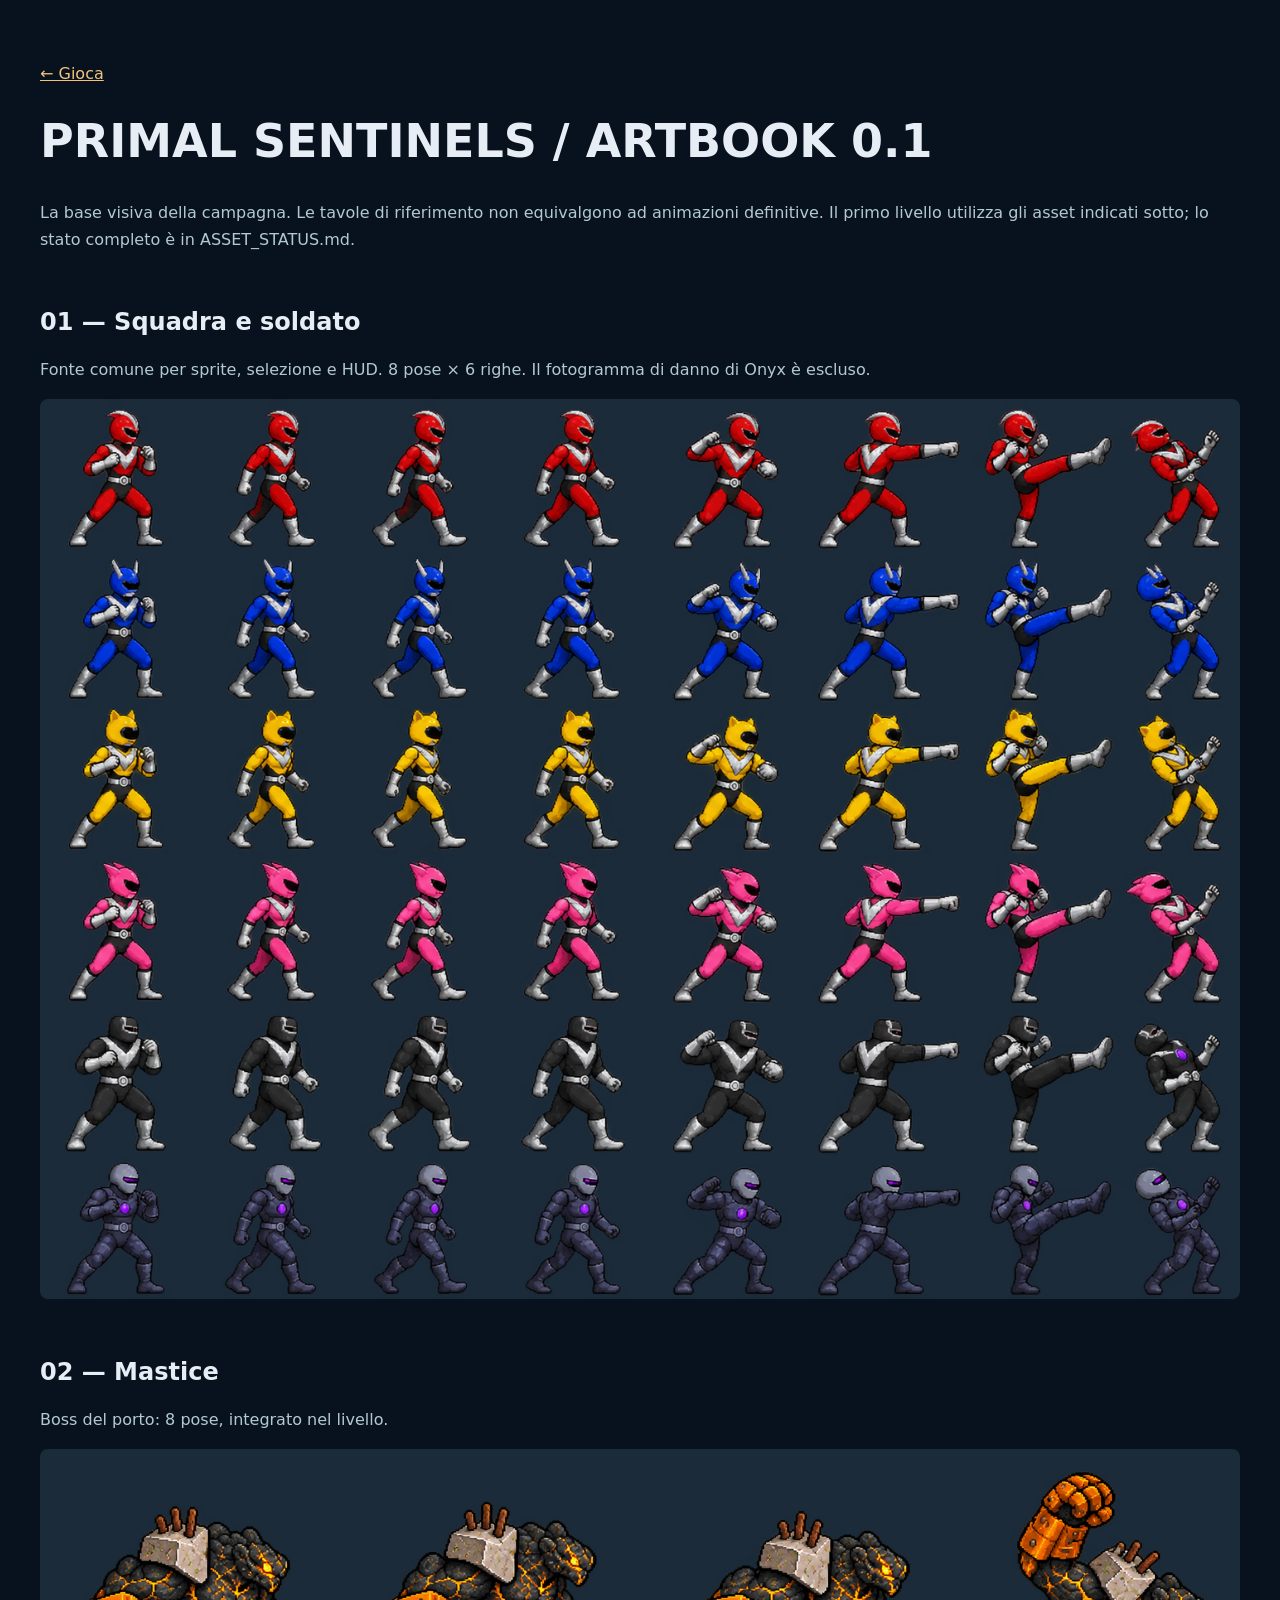
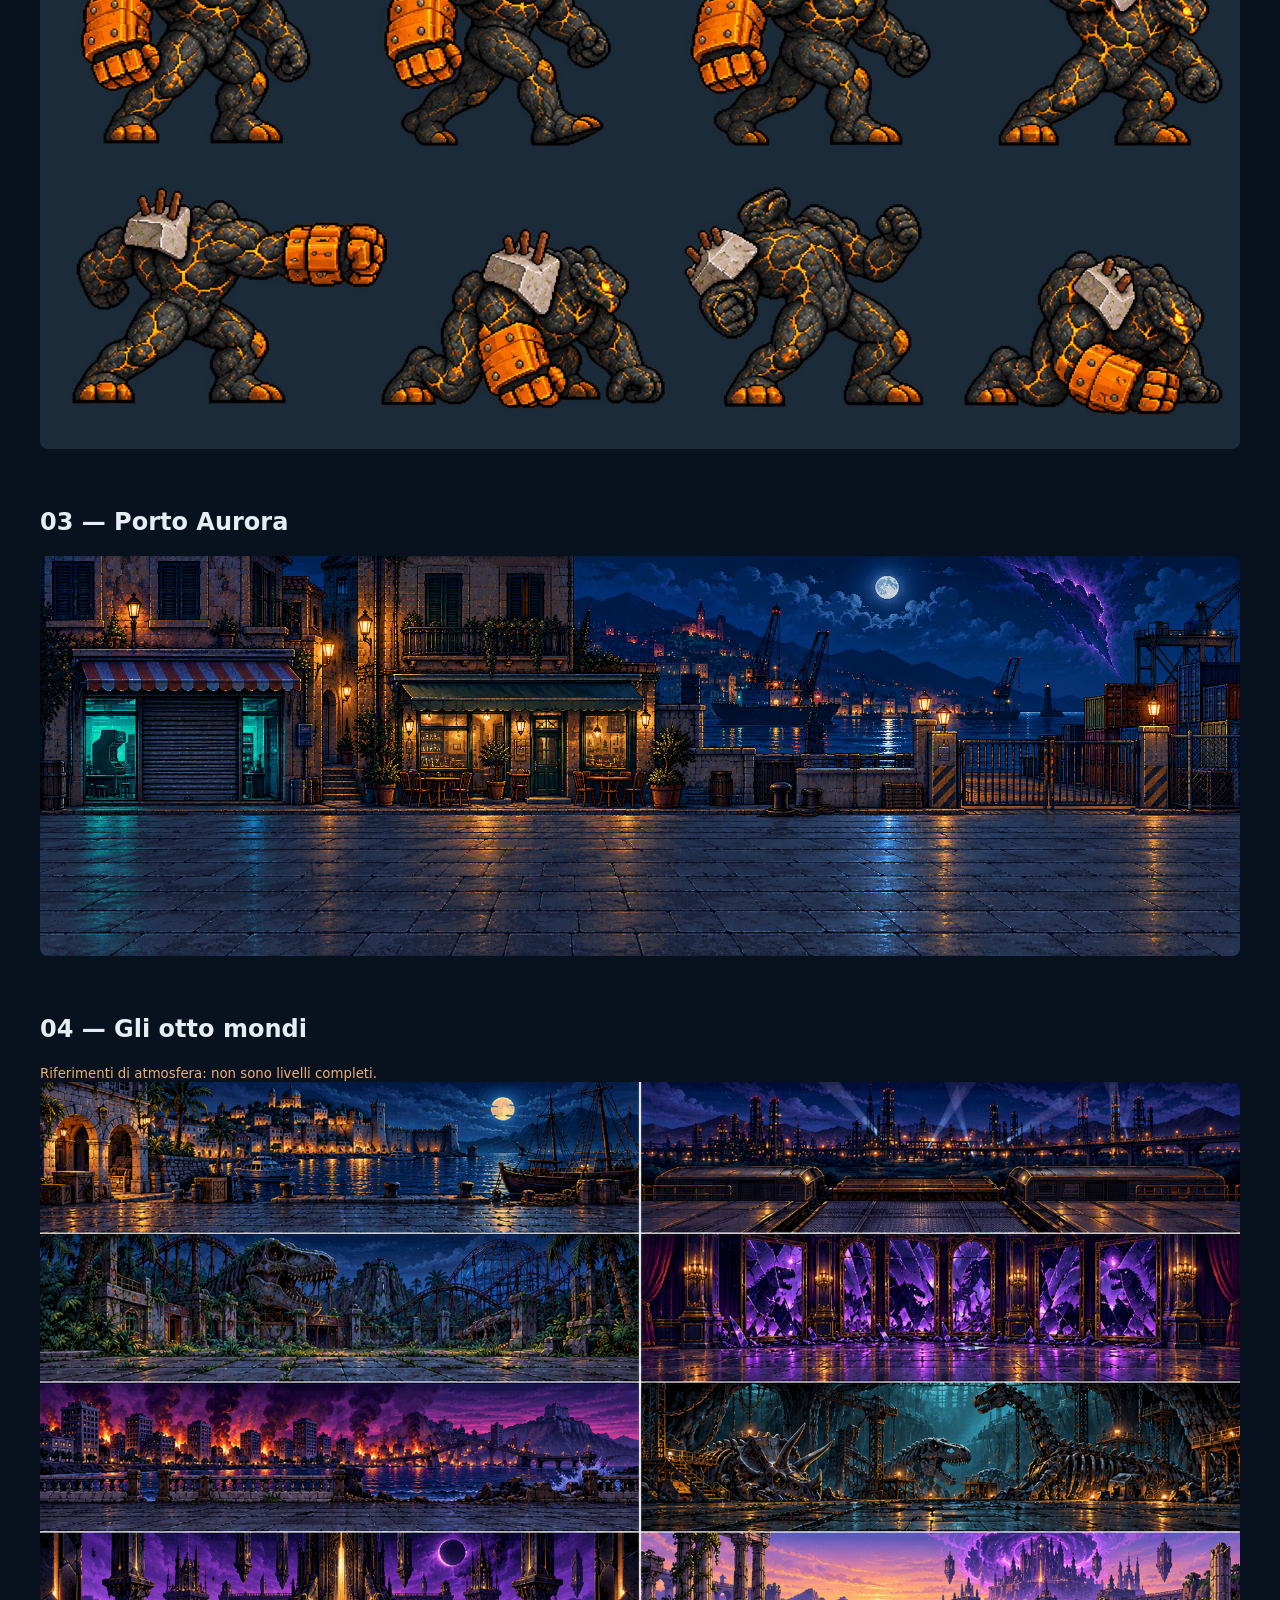
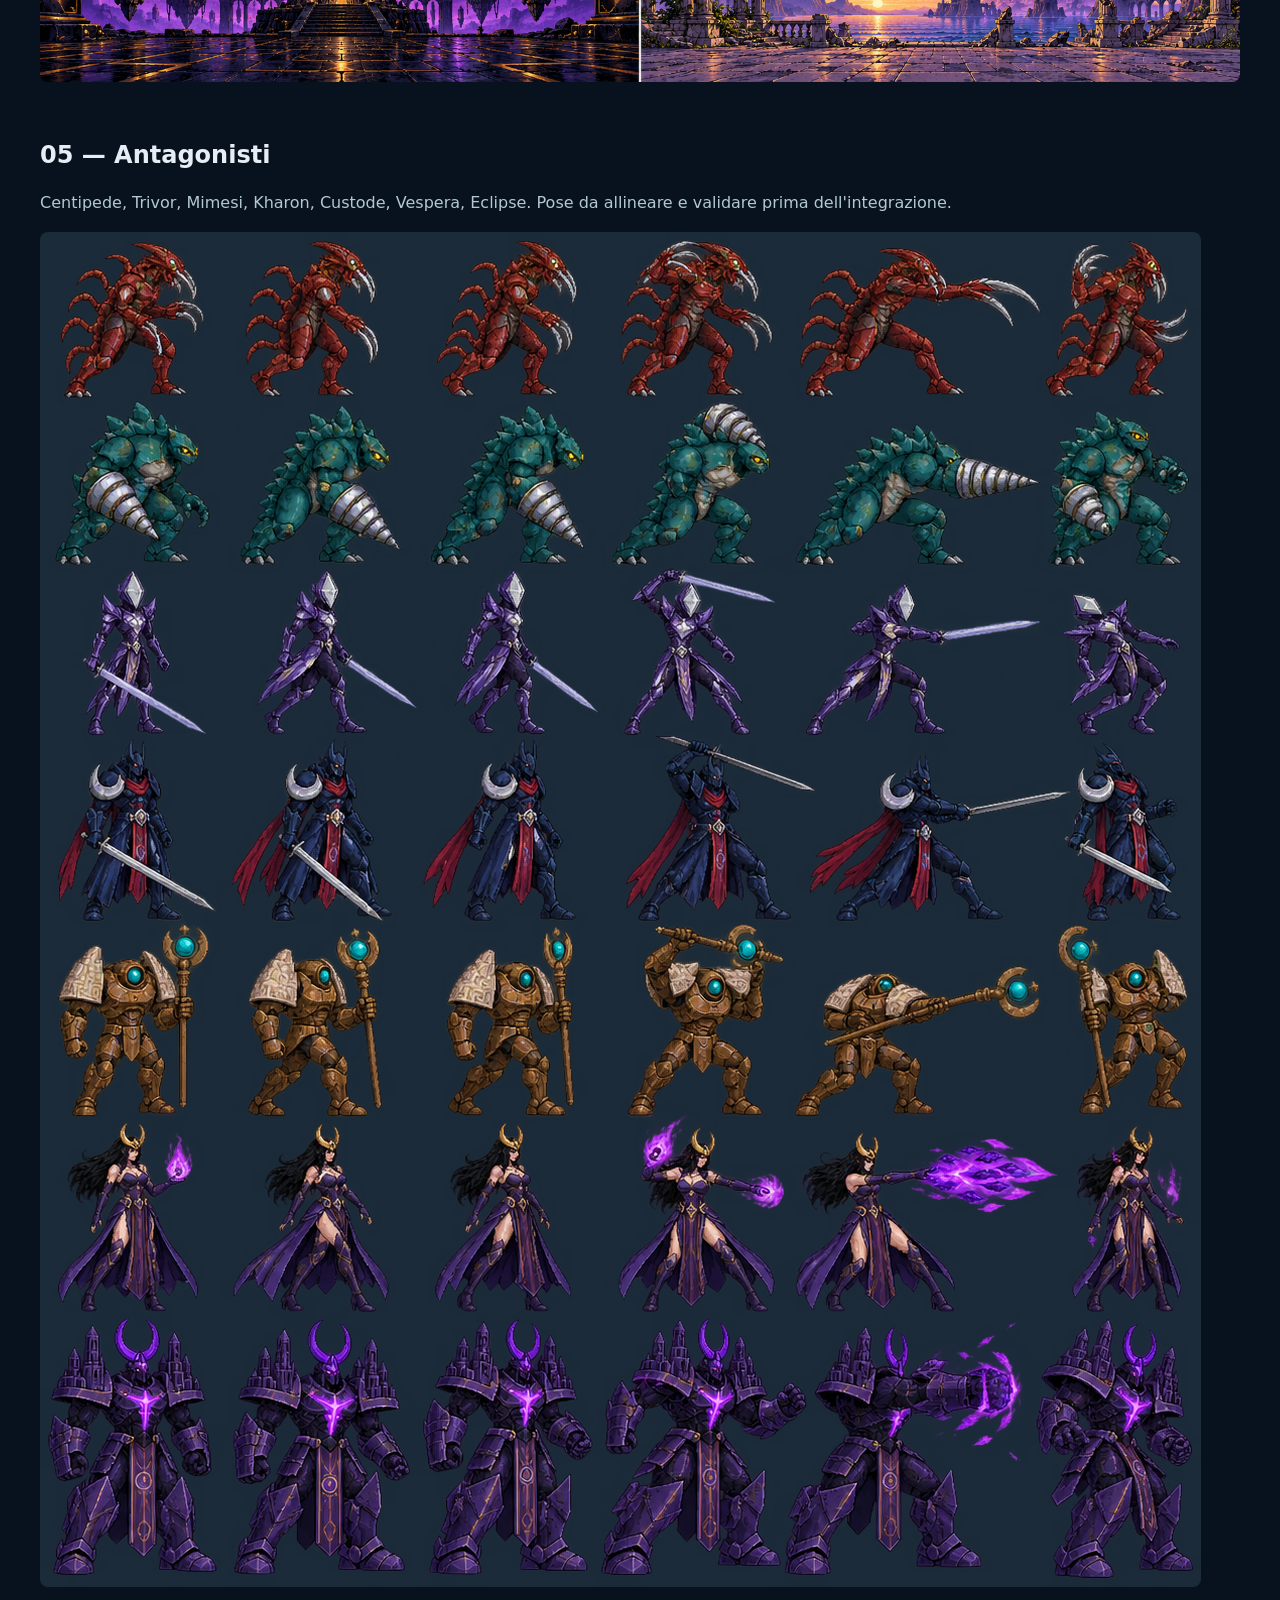
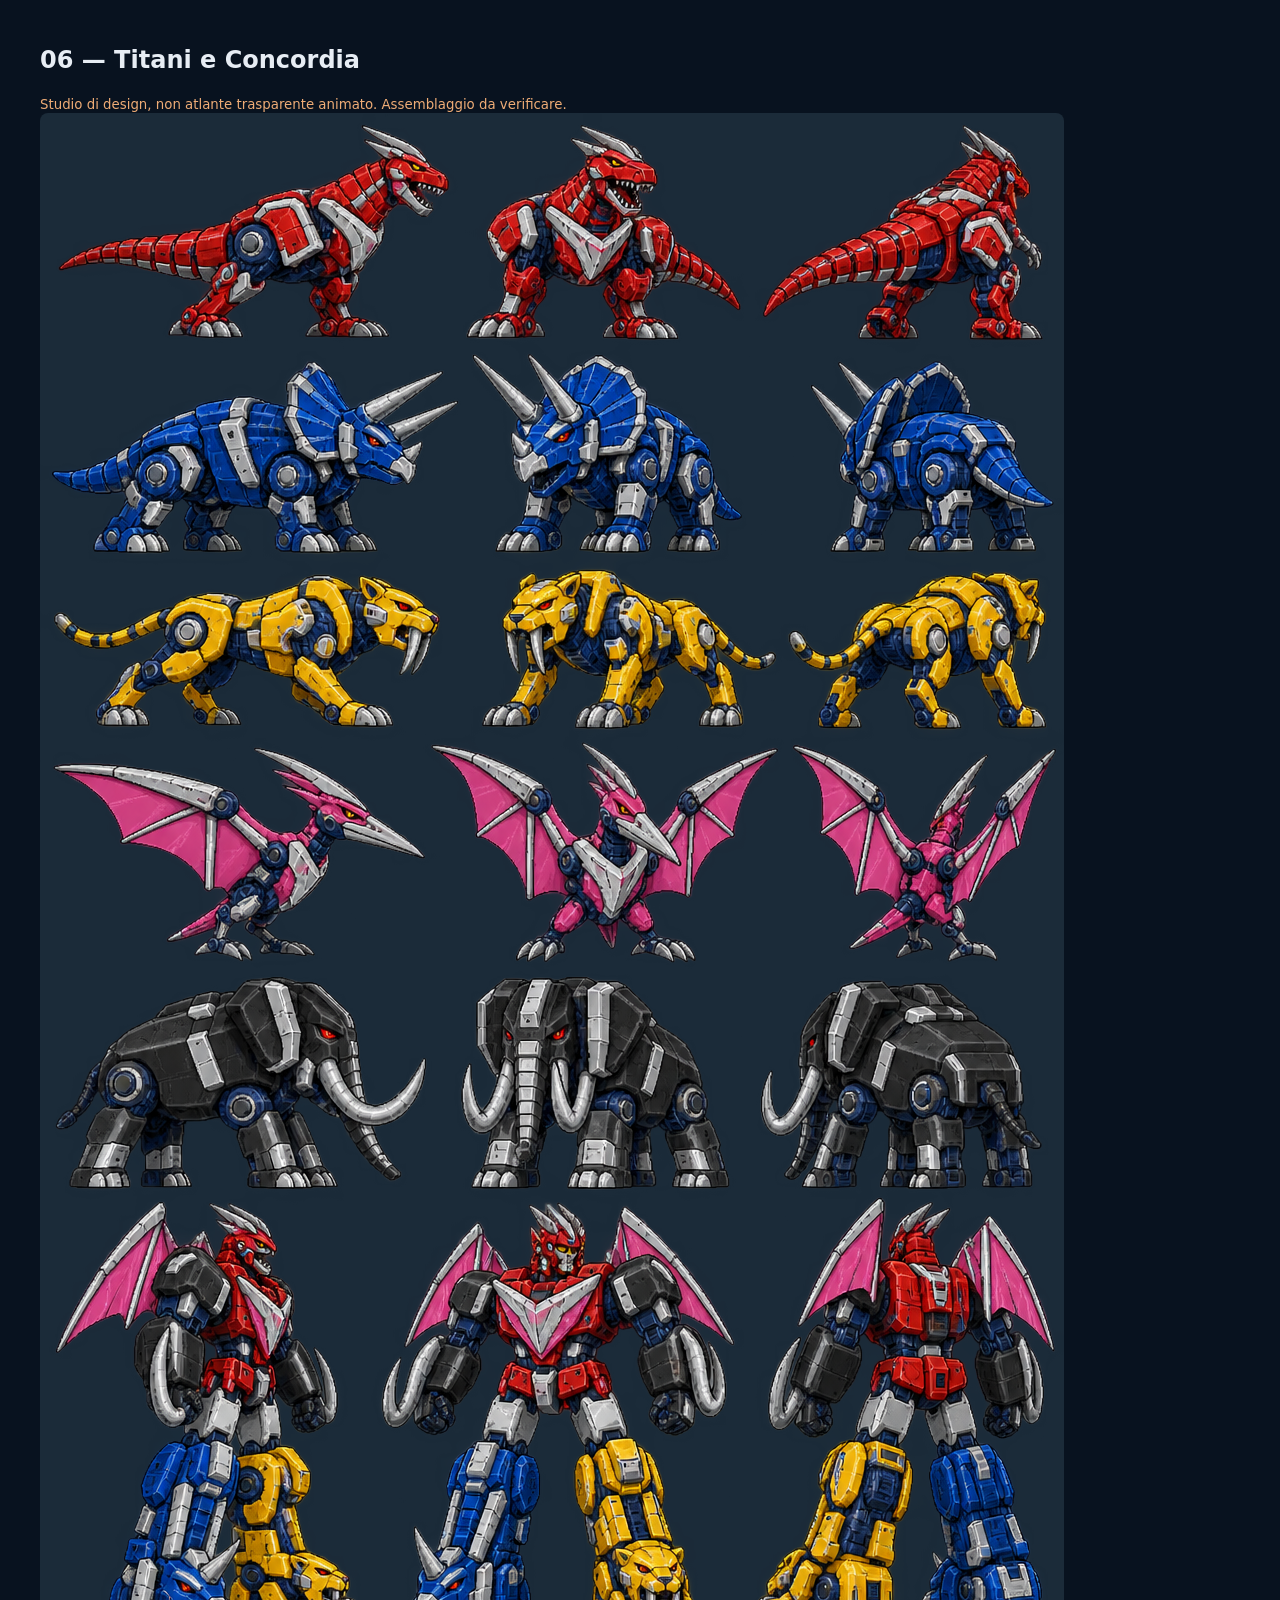
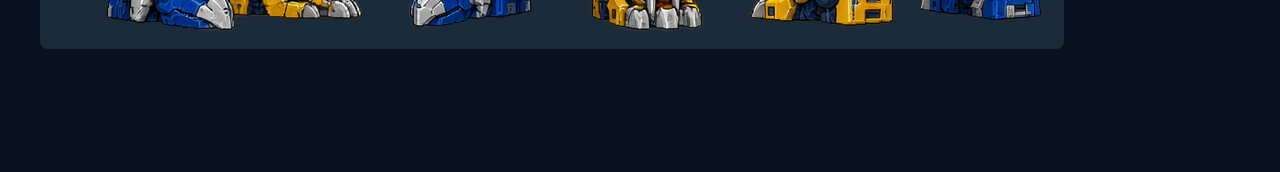
==== artbook.html @ b4772039 "Add files via upload" ====
<!doctype html><html lang="it"><meta charset="utf-8"><meta name="viewport" content="width=device-width"><title>Primal Sentinels — Artbook</title><style>body{background:#08121f;color:#e7edf4;font:16px system-ui;margin:40px auto;max-width:1200px;padding:24px}h1{font-size:46px}p{line-height:1.7;color:#b2c9d4}img{max-width:100%;background:#1b2b39;border-radius:8px}section{margin:55px 0}a{color:#f4c37b}small{color:#eeac76}</style><a href="index.html">← Gioca</a><h1>PRIMAL SENTINELS / ARTBOOK 0.1</h1><p>La base visiva della campagna. Le tavole di riferimento non equivalgono ad animazioni definitive. Il primo livello utilizza gli asset indicati sotto; lo stato completo è in ASSET_STATUS.md.</p><section><h2>01 — Squadra e soldato</h2><p>Fonte comune per sprite, selezione e HUD. 8 pose × 6 righe. Il fotogramma di danno di Onyx è escluso.</p><img src="assets/fighters.png"></section><section><h2>02 — Mastice</h2><p>Boss del porto: 8 pose, integrato nel livello.</p><img src="assets/mastice.png"></section><section><h2>03 — Porto Aurora</h2><img src="assets/port.png"></section><section><h2>04 — Gli otto mondi</h2><small>Riferimenti di atmosfera: non sono livelli completi.</small><img src="assets/campaign-worlds.png"></section><section><h2>05 — Antagonisti</h2><p>Centipede, Trivor, Mimesi, Kharon, Custode, Vespera, Eclipse. Pose da allineare e validare prima dell'integrazione.</p><img src="assets/campaign-villains.png"></section><section><h2>06 — Titani e Concordia</h2><small>Studio di design, non atlante trasparente animato. Assemblaggio da verificare.</small><img src="assets/titans-reference.png"></section></html>
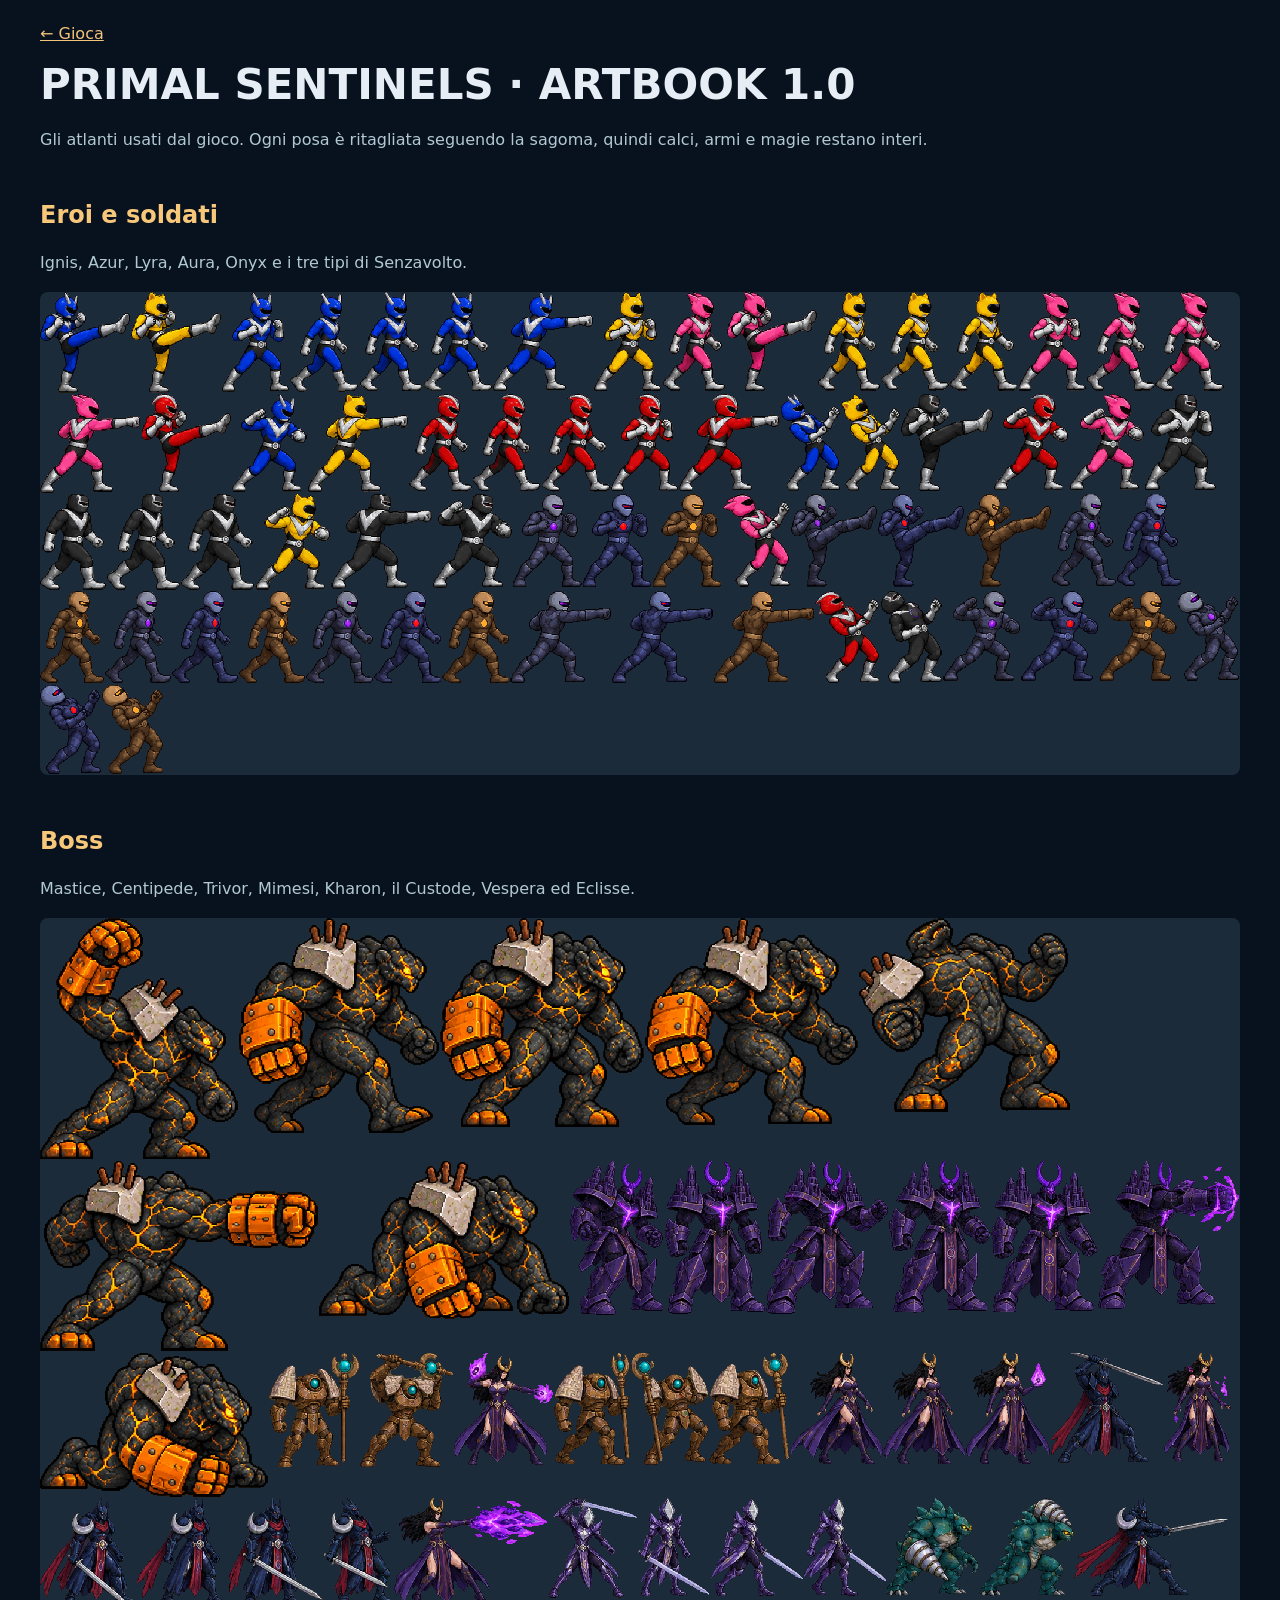
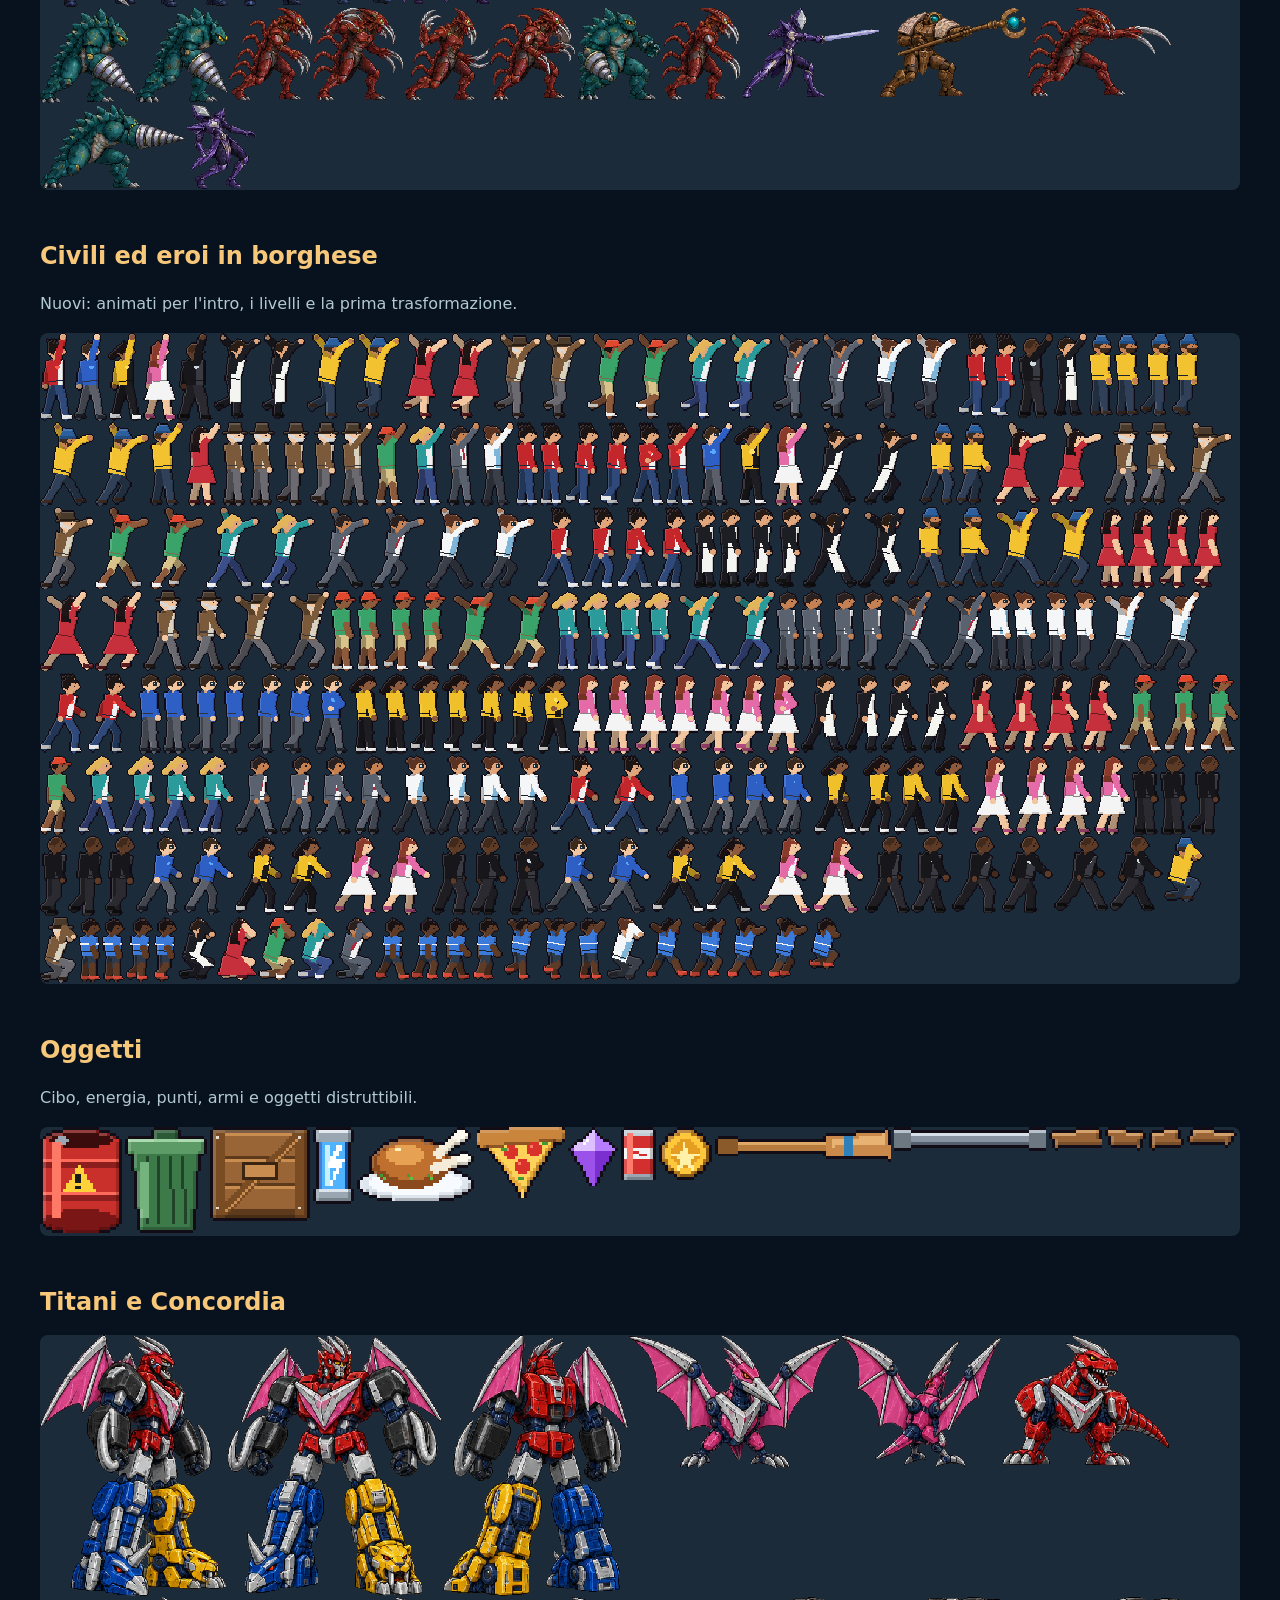
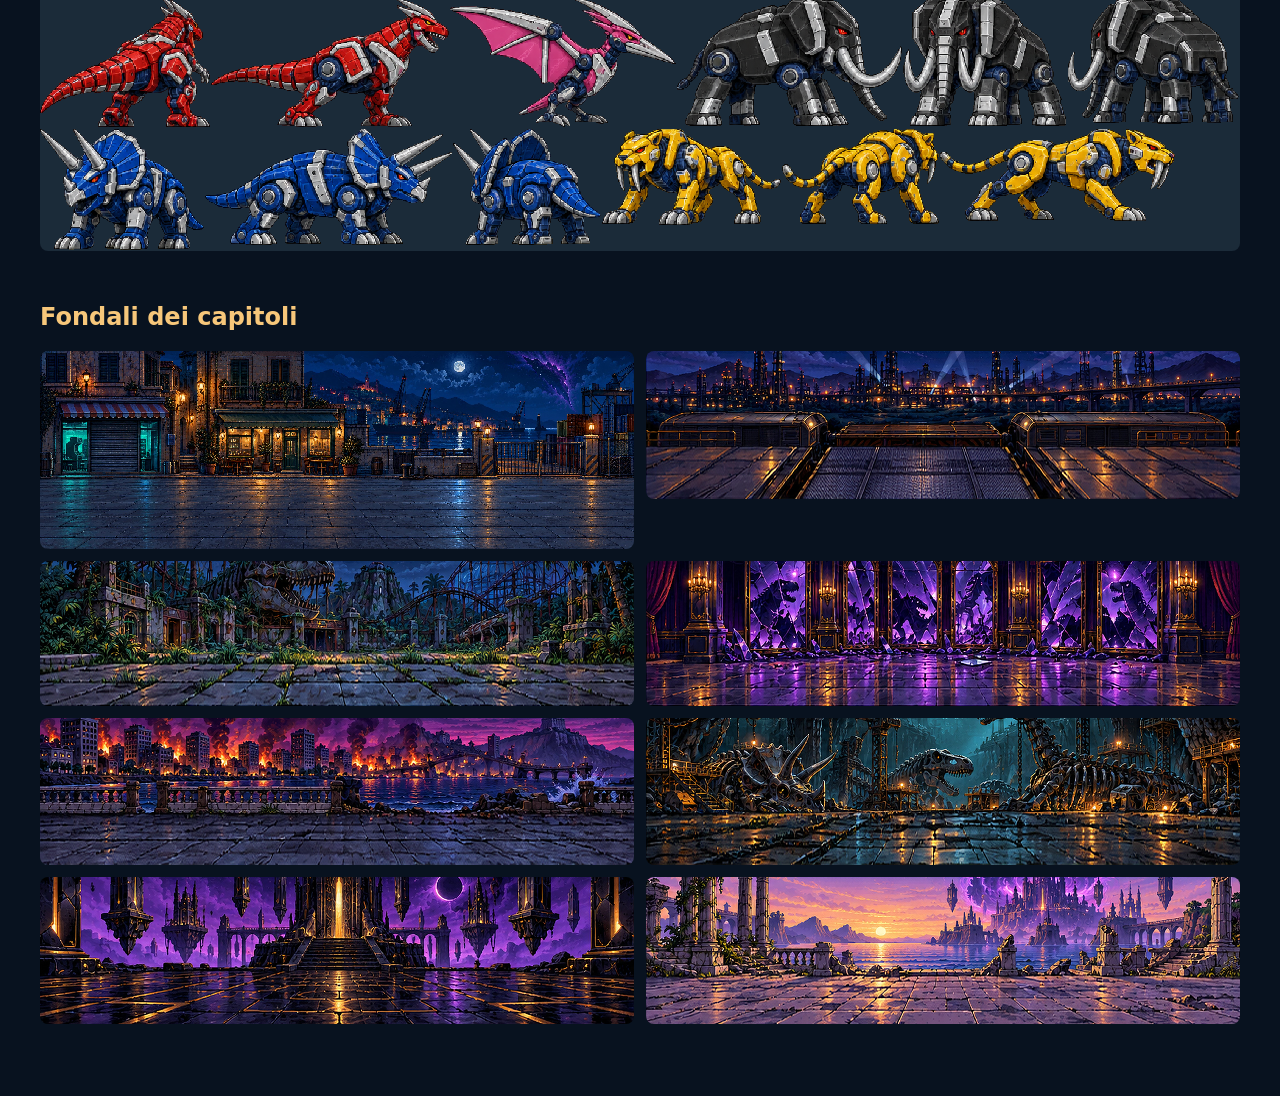
==== commit 7908891e: "Add files via upload" ====
--- a/artbook.html
+++ b/artbook.html
@@ -1 +1,13 @@
-<!doctype html><html lang="it"><meta charset="utf-8"><meta name="viewport" content="width=device-width"><title>Primal Sentinels — Artbook</title><style>body{background:#08121f;color:#e7edf4;font:16px system-ui;margin:40px auto;max-width:1200px;padding:24px}h1{font-size:46px}p{line-height:1.7;color:#b2c9d4}img{max-width:100%;background:#1b2b39;border-radius:8px}section{margin:55px 0}a{color:#f4c37b}small{color:#eeac76}</style><a href="index.html">← Gioca</a><h1>PRIMAL SENTINELS / ARTBOOK 0.1</h1><p>La base visiva della campagna. Le tavole di riferimento non equivalgono ad animazioni definitive. Il primo livello utilizza gli asset indicati sotto; lo stato completo è in ASSET_STATUS.md.</p><section><h2>01 — Squadra e soldato</h2><p>Fonte comune per sprite, selezione e HUD. 8 pose × 6 righe. Il fotogramma di danno di Onyx è escluso.</p><img src="assets/fighters.png"></section><section><h2>02 — Mastice</h2><p>Boss del porto: 8 pose, integrato nel livello.</p><img src="assets/mastice.png"></section><section><h2>03 — Porto Aurora</h2><img src="assets/port.png"></section><section><h2>04 — Gli otto mondi</h2><small>Riferimenti di atmosfera: non sono livelli completi.</small><img src="assets/campaign-worlds.png"></section><section><h2>05 — Antagonisti</h2><p>Centipede, Trivor, Mimesi, Kharon, Custode, Vespera, Eclipse. Pose da allineare e validare prima dell'integrazione.</p><img src="assets/campaign-villains.png"></section><section><h2>06 — Titani e Concordia</h2><small>Studio di design, non atlante trasparente animato. Assemblaggio da verificare.</small><img src="assets/titans-reference.png"></section></html>
+<!doctype html><html lang="it"><head><meta charset="utf-8"><meta name="viewport" content="width=device-width,initial-scale=1"><title>Primal Sentinels · Artbook</title>
+<style>body{background:#08121f;color:#e7edf4;font:16px "Trebuchet MS",system-ui;margin:0 auto;max-width:1200px;padding:24px}h1{font-size:42px;margin:.4em 0}h2{color:#f7c77a}p{line-height:1.7;color:#b2c9d4}img{max-width:100%;background:#1b2b39;border-radius:8px;image-rendering:pixelated}section{margin:48px 0}a{color:#f4c37b}.row{display:grid;grid-template-columns:1fr 1fr;gap:12px}</style></head><body>
+<a href="index.html">← Gioca</a><h1>PRIMAL SENTINELS · ARTBOOK 1.0</h1>
+<p>Gli atlanti usati dal gioco. Ogni posa è ritagliata seguendo la sagoma, quindi calci, armi e magie restano interi.</p>
+<section><h2>Eroi e soldati</h2><p>Ignis, Azur, Lyra, Aura, Onyx e i tre tipi di Senzavolto.</p><img src="assets/sprites/fighters.png"></section>
+<section><h2>Boss</h2><p>Mastice, Centipede, Trivor, Mimesi, Kharon, il Custode, Vespera ed Eclisse.</p><img src="assets/sprites/bosses.png"></section>
+<section><h2>Civili ed eroi in borghese</h2><p>Nuovi: animati per l'intro, i livelli e la prima trasformazione.</p><img src="assets/sprites/people.png"></section>
+<section><h2>Oggetti</h2><p>Cibo, energia, punti, armi e oggetti distruttibili.</p><img src="assets/sprites/items.png" style="width:100%"></section>
+<section><h2>Titani e Concordia</h2><img src="assets/sprites/titans.png"></section>
+<section><h2>Fondali dei capitoli</h2><div class="row">
+<img src="assets/bg/port.jpg"><img src="assets/bg/rail.jpg"><img src="assets/bg/park.jpg"><img src="assets/bg/theater.jpg">
+<img src="assets/bg/siege.jpg"><img src="assets/bg/graveyard.jpg"><img src="assets/bg/veil.jpg"><img src="assets/bg/dawn.jpg"></div></section>
+</body></html>
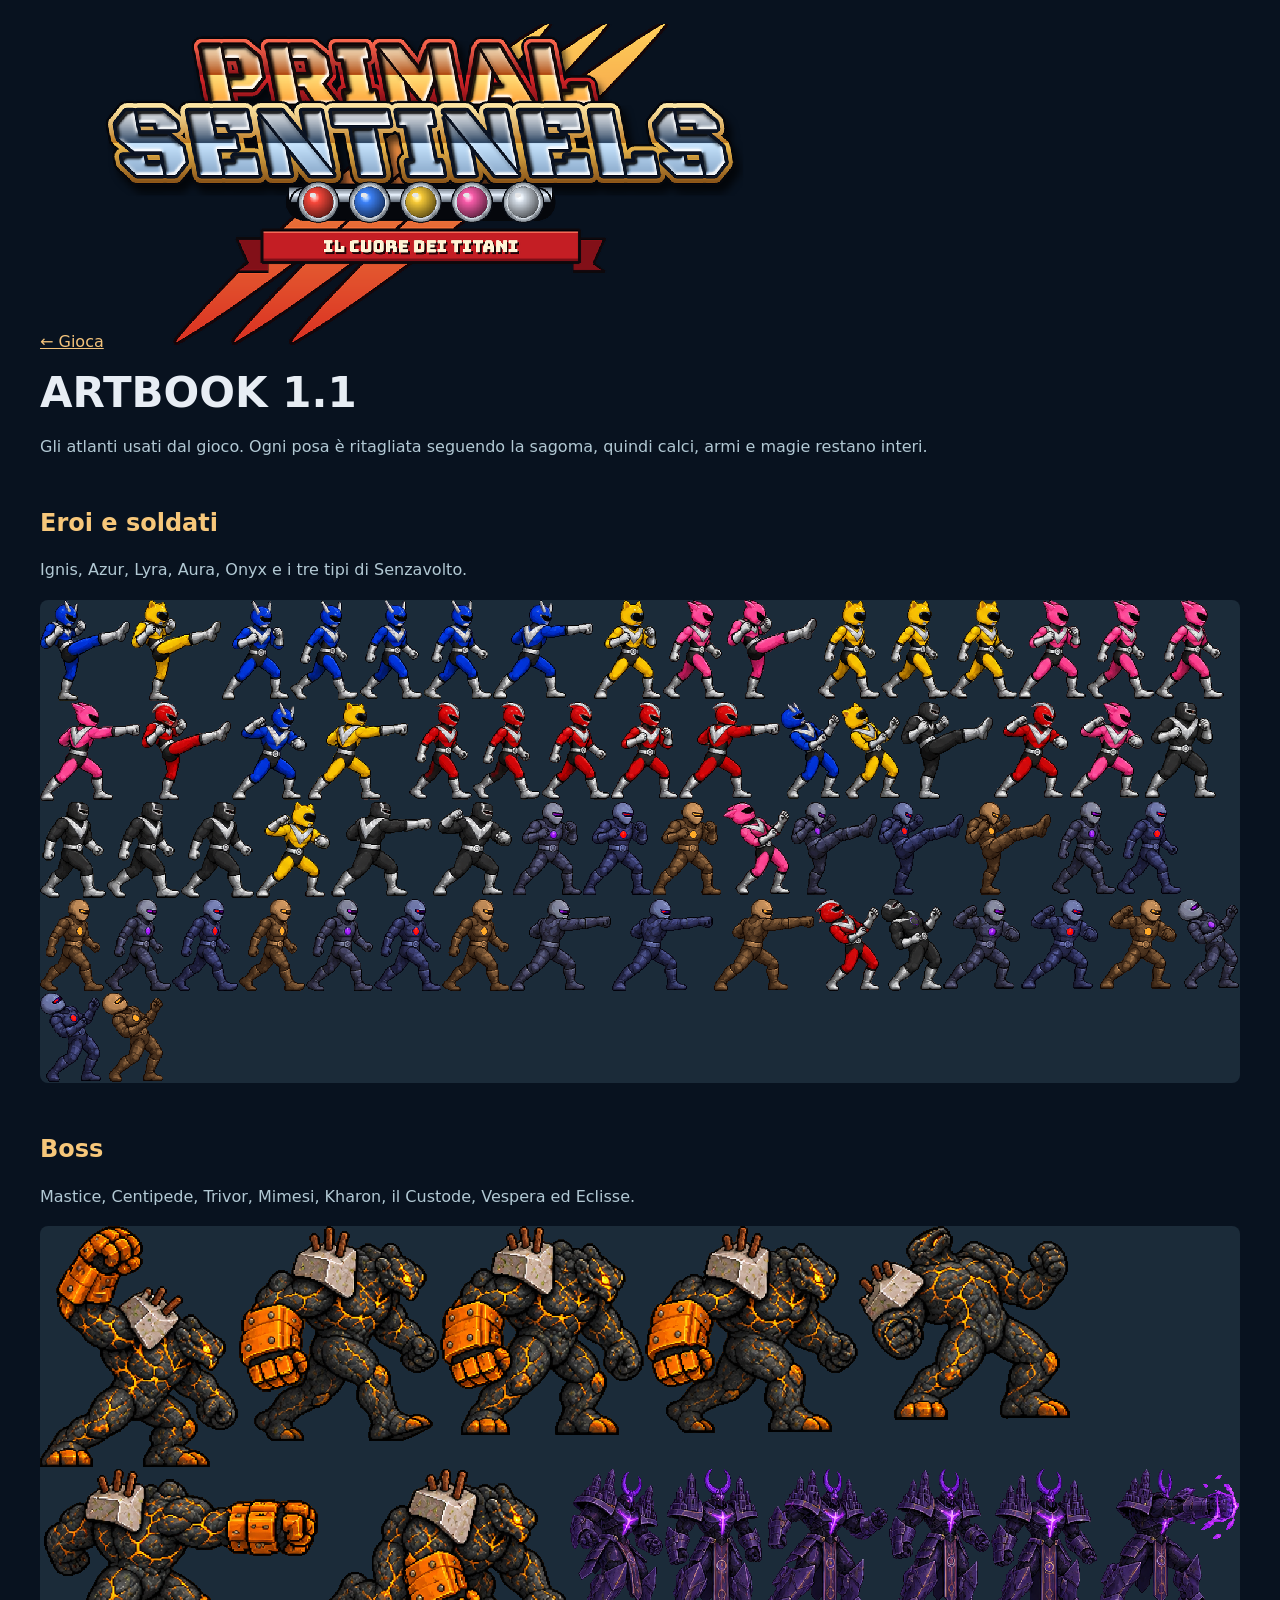
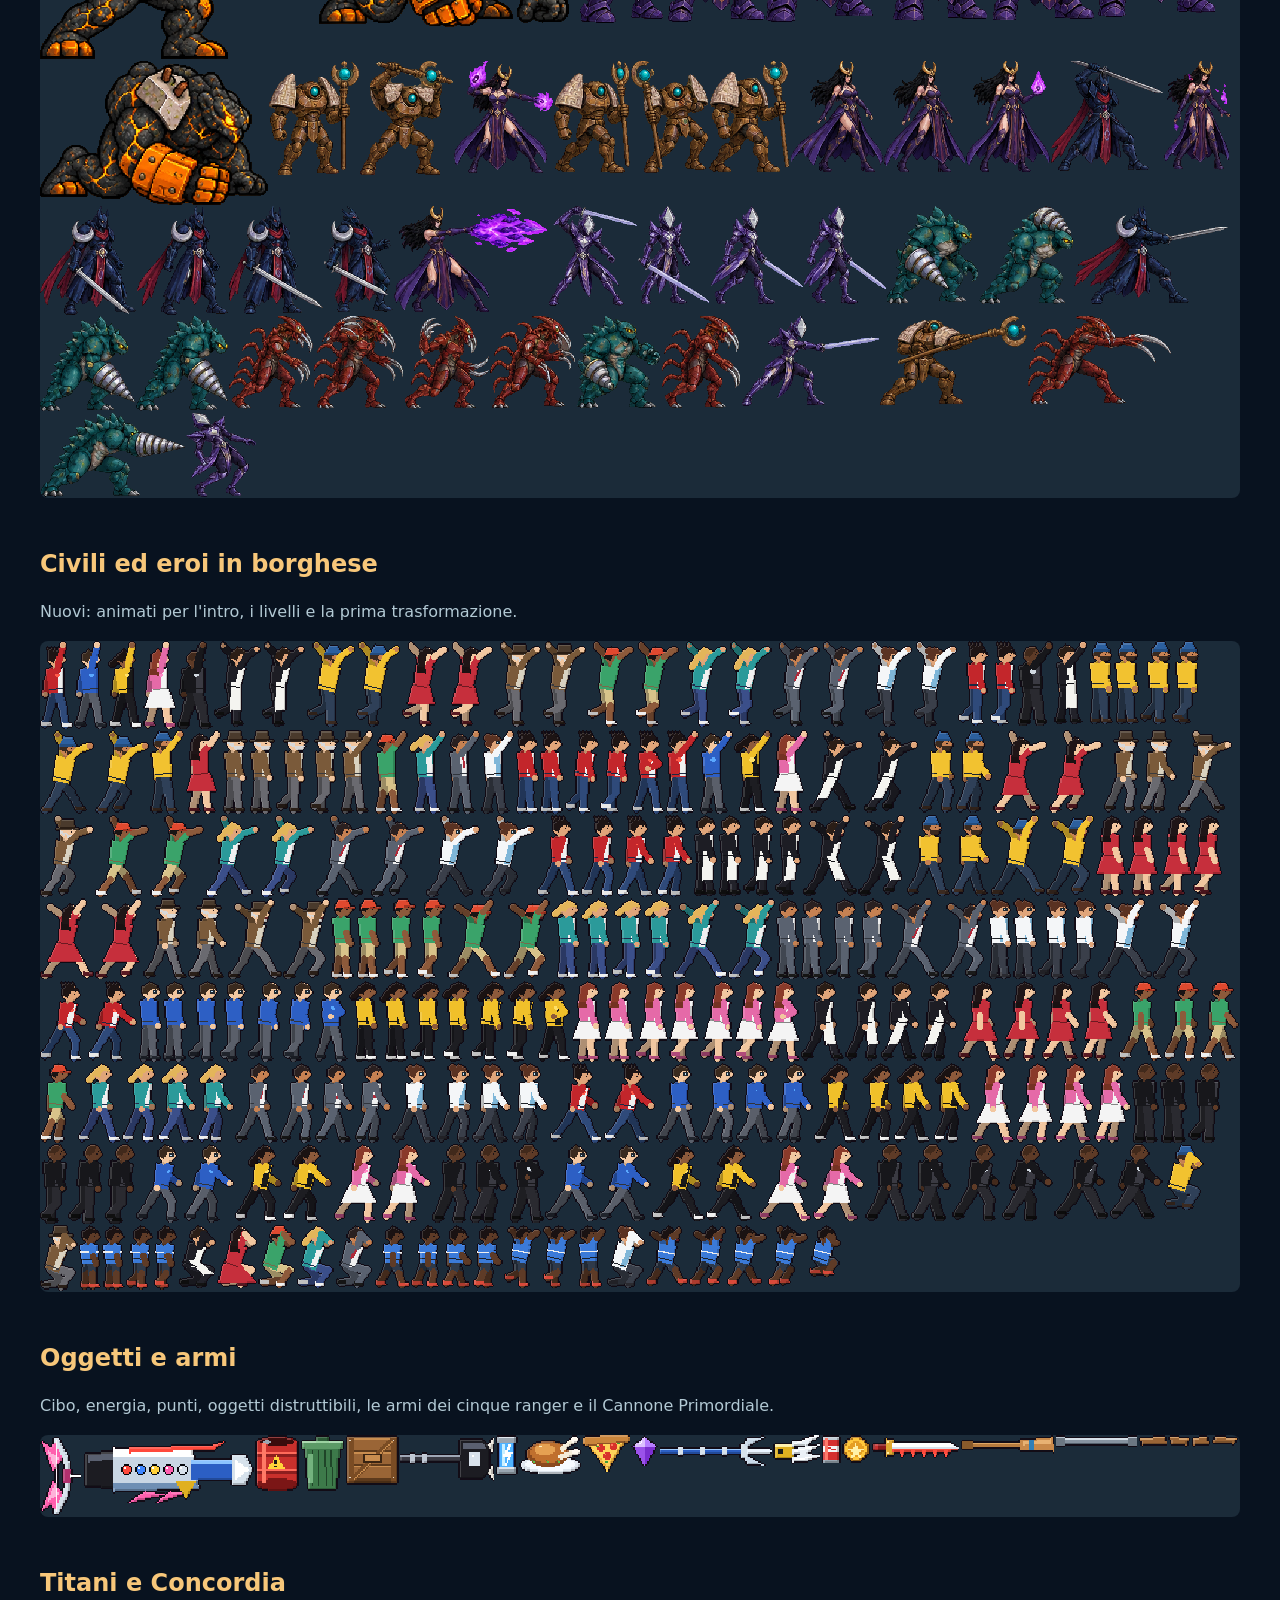
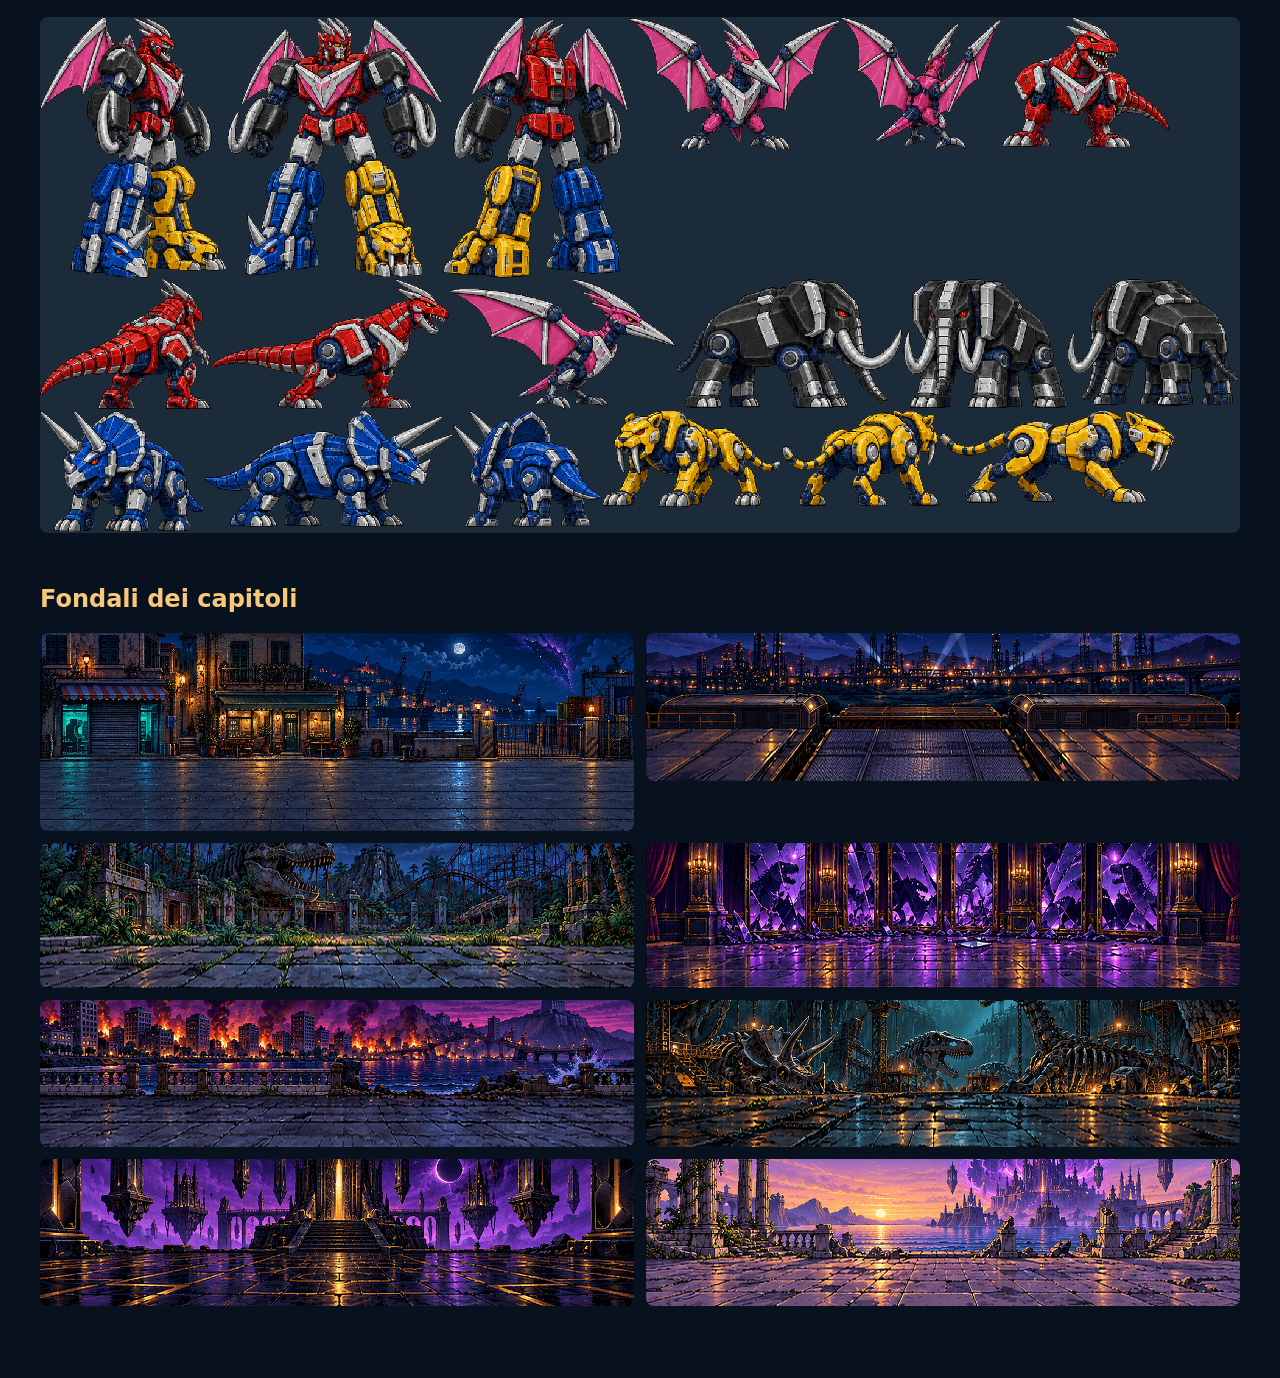
==== commit 777240cd: "Add files via upload" ====
--- a/artbook.html
+++ b/artbook.html
@@ -1,11 +1,11 @@
 <!doctype html><html lang="it"><head><meta charset="utf-8"><meta name="viewport" content="width=device-width,initial-scale=1"><title>Primal Sentinels · Artbook</title>
 <style>body{background:#08121f;color:#e7edf4;font:16px "Trebuchet MS",system-ui;margin:0 auto;max-width:1200px;padding:24px}h1{font-size:42px;margin:.4em 0}h2{color:#f7c77a}p{line-height:1.7;color:#b2c9d4}img{max-width:100%;background:#1b2b39;border-radius:8px;image-rendering:pixelated}section{margin:48px 0}a{color:#f4c37b}.row{display:grid;grid-template-columns:1fr 1fr;gap:12px}</style></head><body>
-<a href="index.html">← Gioca</a><h1>PRIMAL SENTINELS · ARTBOOK 1.0</h1>
+<a href="index.html">← Gioca</a><img src="assets/ui/logo.png" style="max-width:640px;background:none"><h1>ARTBOOK 1.1</h1>
 <p>Gli atlanti usati dal gioco. Ogni posa è ritagliata seguendo la sagoma, quindi calci, armi e magie restano interi.</p>
 <section><h2>Eroi e soldati</h2><p>Ignis, Azur, Lyra, Aura, Onyx e i tre tipi di Senzavolto.</p><img src="assets/sprites/fighters.png"></section>
 <section><h2>Boss</h2><p>Mastice, Centipede, Trivor, Mimesi, Kharon, il Custode, Vespera ed Eclisse.</p><img src="assets/sprites/bosses.png"></section>
 <section><h2>Civili ed eroi in borghese</h2><p>Nuovi: animati per l'intro, i livelli e la prima trasformazione.</p><img src="assets/sprites/people.png"></section>
-<section><h2>Oggetti</h2><p>Cibo, energia, punti, armi e oggetti distruttibili.</p><img src="assets/sprites/items.png" style="width:100%"></section>
+<section><h2>Oggetti e armi</h2><p>Cibo, energia, punti, oggetti distruttibili, le armi dei cinque ranger e il Cannone Primordiale.</p><img src="assets/sprites/items.png" style="width:100%"></section>
 <section><h2>Titani e Concordia</h2><img src="assets/sprites/titans.png"></section>
 <section><h2>Fondali dei capitoli</h2><div class="row">
 <img src="assets/bg/port.jpg"><img src="assets/bg/rail.jpg"><img src="assets/bg/park.jpg"><img src="assets/bg/theater.jpg">
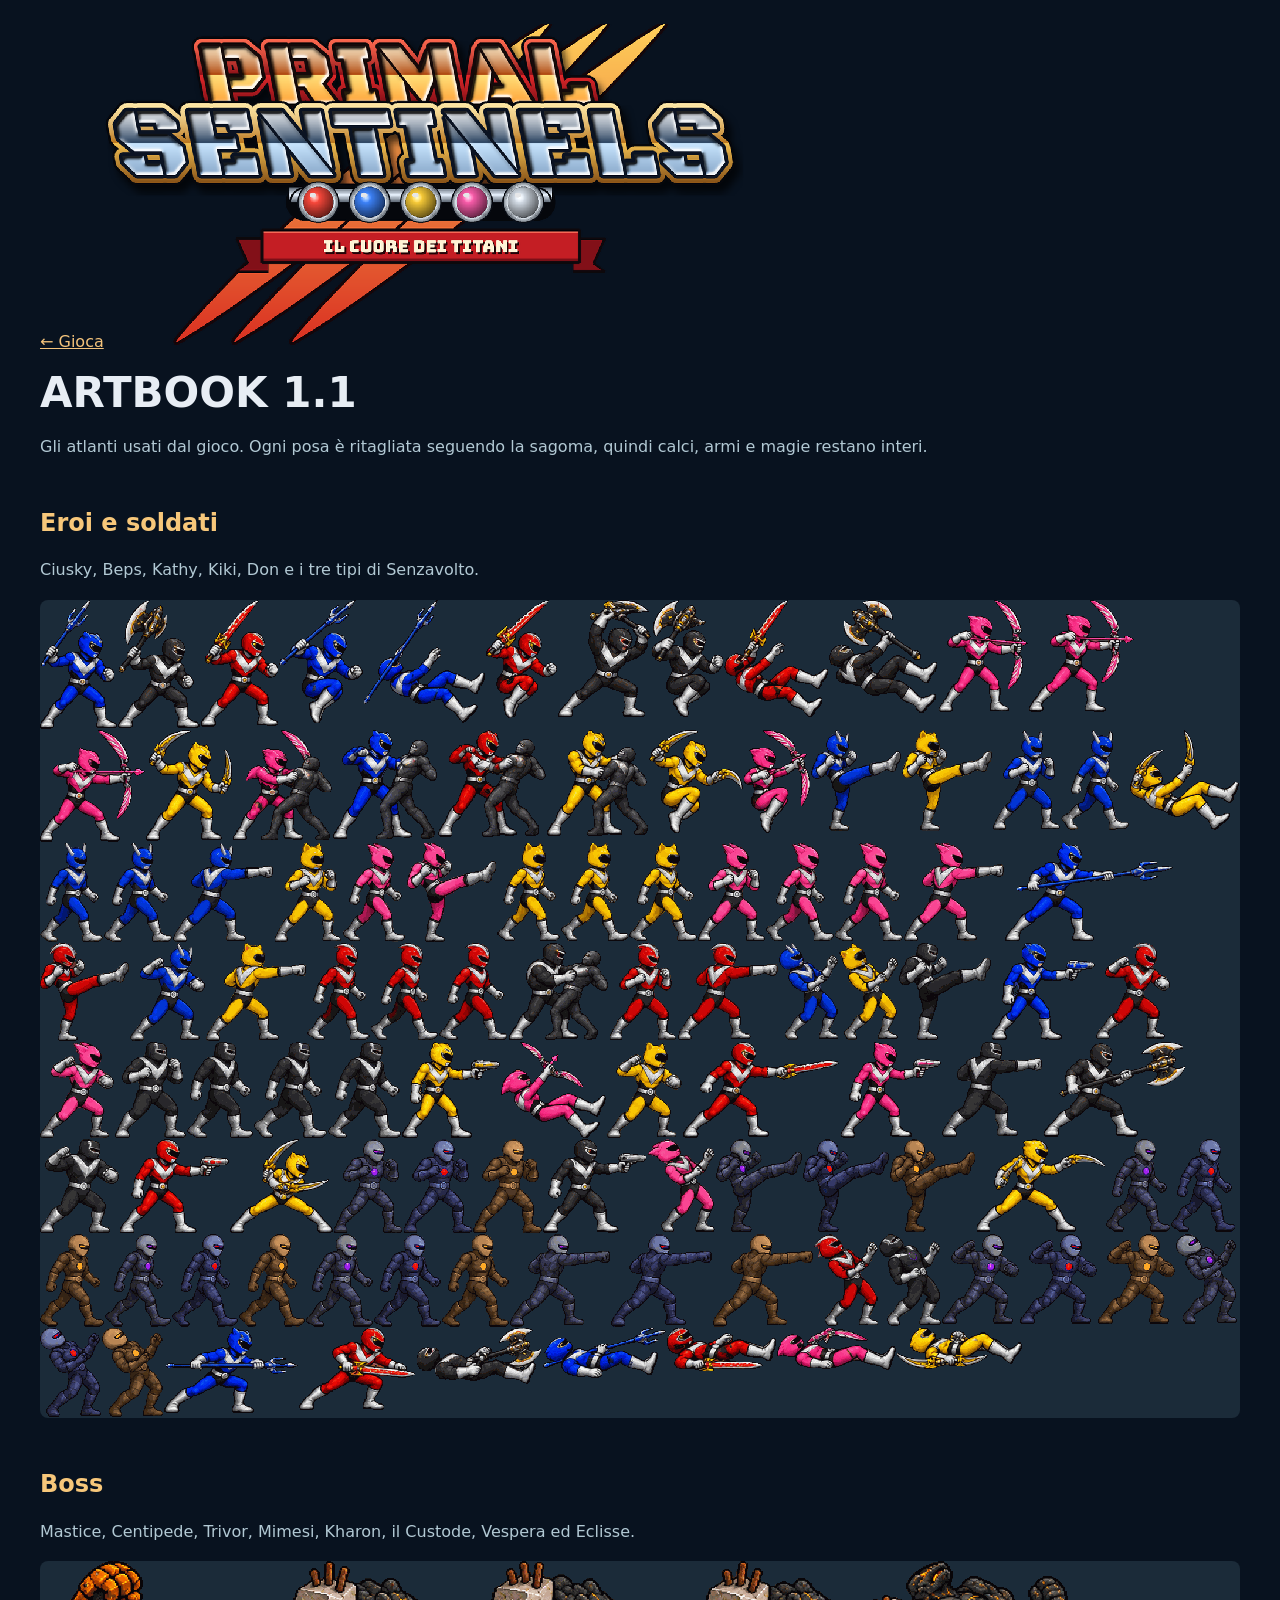
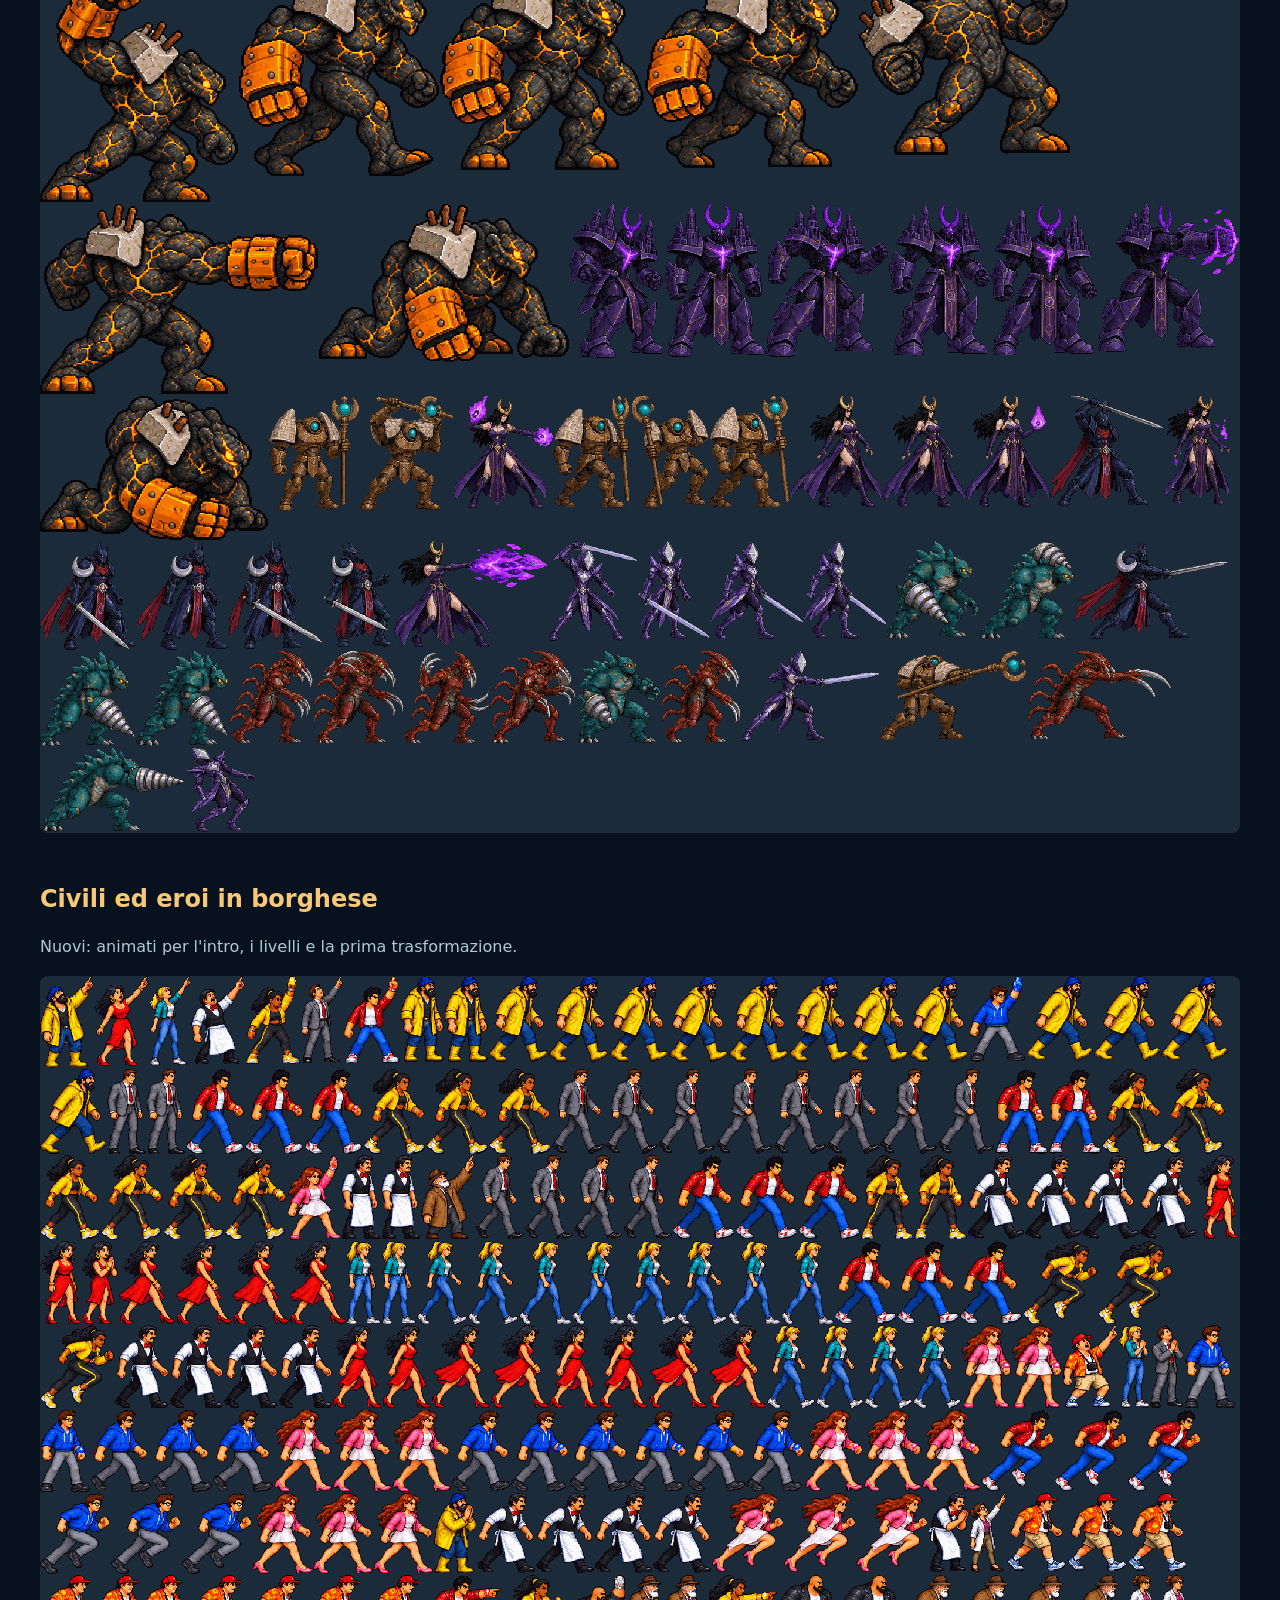
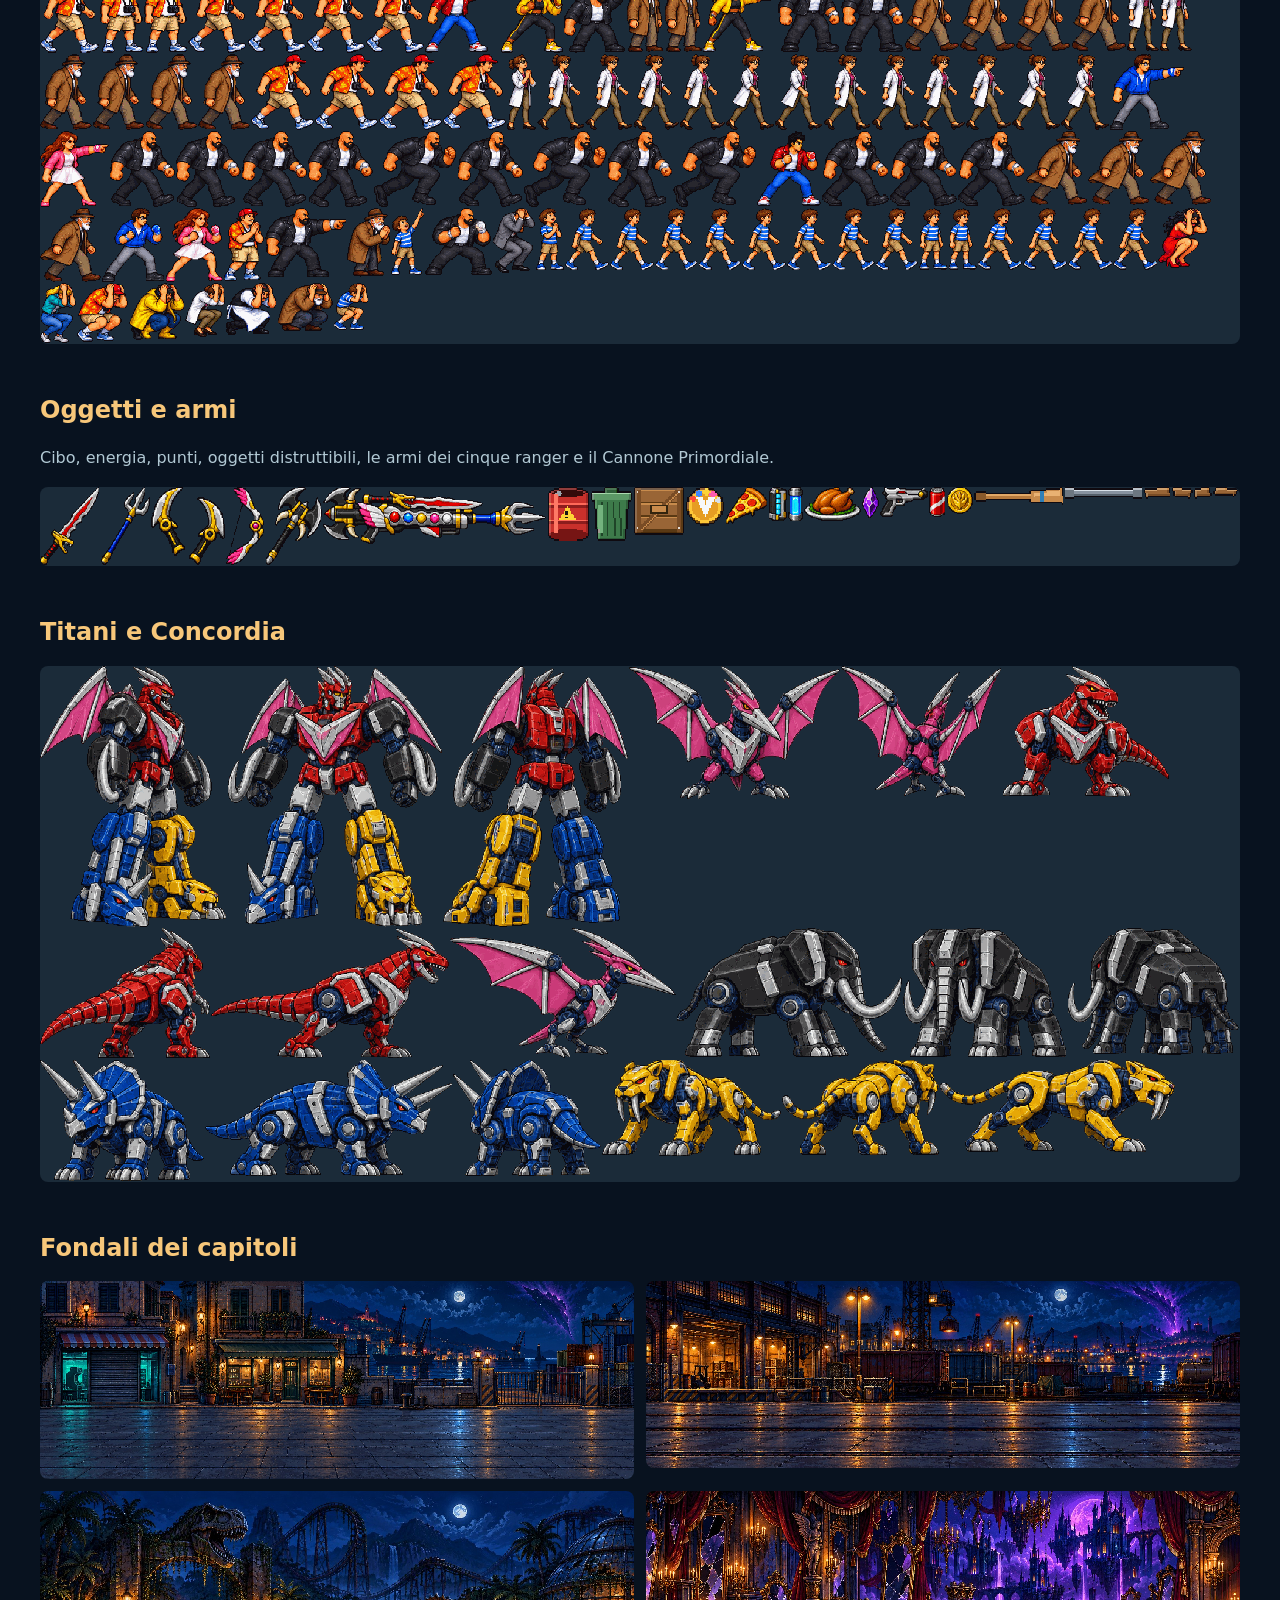
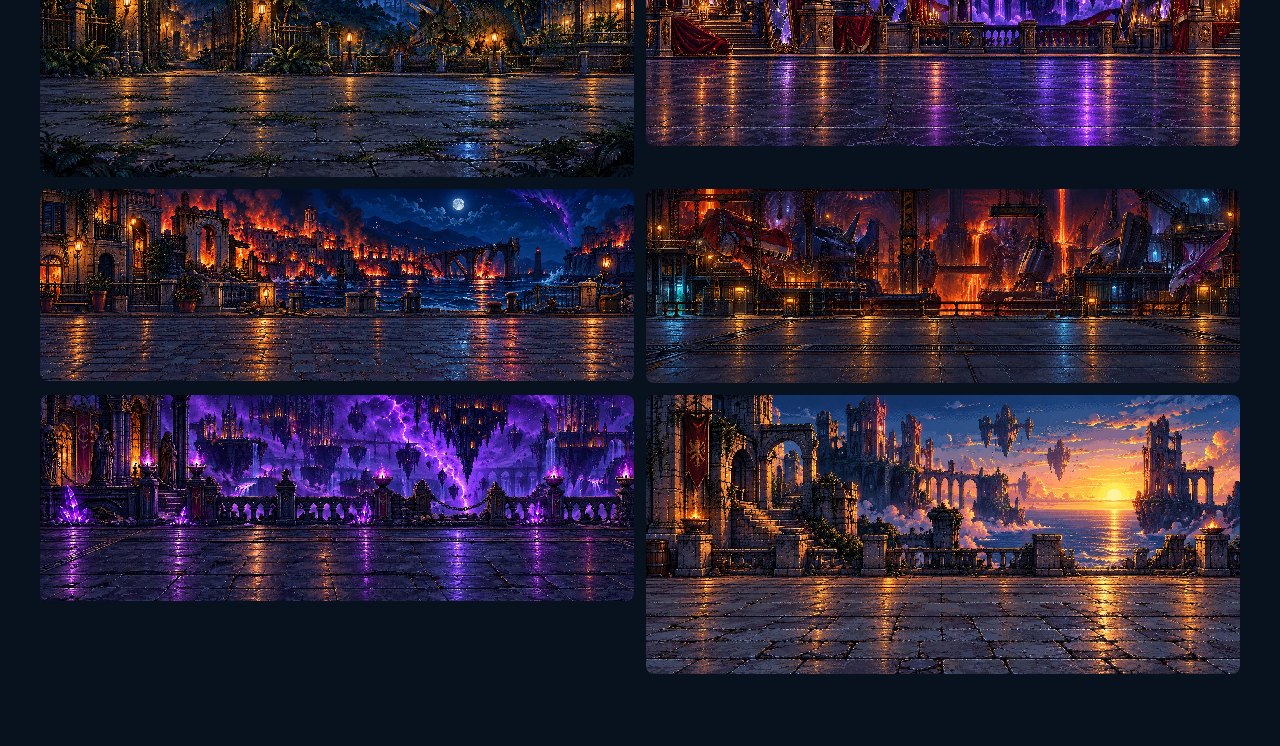
==== commit 508192d9: "Add files via upload" ====
--- a/artbook.html
+++ b/artbook.html
@@ -2,7 +2,7 @@
 <style>body{background:#08121f;color:#e7edf4;font:16px "Trebuchet MS",system-ui;margin:0 auto;max-width:1200px;padding:24px}h1{font-size:42px;margin:.4em 0}h2{color:#f7c77a}p{line-height:1.7;color:#b2c9d4}img{max-width:100%;background:#1b2b39;border-radius:8px;image-rendering:pixelated}section{margin:48px 0}a{color:#f4c37b}.row{display:grid;grid-template-columns:1fr 1fr;gap:12px}</style></head><body>
 <a href="index.html">← Gioca</a><img src="assets/ui/logo.png" style="max-width:640px;background:none"><h1>ARTBOOK 1.1</h1>
 <p>Gli atlanti usati dal gioco. Ogni posa è ritagliata seguendo la sagoma, quindi calci, armi e magie restano interi.</p>
-<section><h2>Eroi e soldati</h2><p>Ignis, Azur, Lyra, Aura, Onyx e i tre tipi di Senzavolto.</p><img src="assets/sprites/fighters.png"></section>
+<section><h2>Eroi e soldati</h2><p>Ciusky, Beps, Kathy, Kiki, Don e i tre tipi di Senzavolto.</p><img src="assets/sprites/fighters.png"></section>
 <section><h2>Boss</h2><p>Mastice, Centipede, Trivor, Mimesi, Kharon, il Custode, Vespera ed Eclisse.</p><img src="assets/sprites/bosses.png"></section>
 <section><h2>Civili ed eroi in borghese</h2><p>Nuovi: animati per l'intro, i livelli e la prima trasformazione.</p><img src="assets/sprites/people.png"></section>
 <section><h2>Oggetti e armi</h2><p>Cibo, energia, punti, oggetti distruttibili, le armi dei cinque ranger e il Cannone Primordiale.</p><img src="assets/sprites/items.png" style="width:100%"></section>
